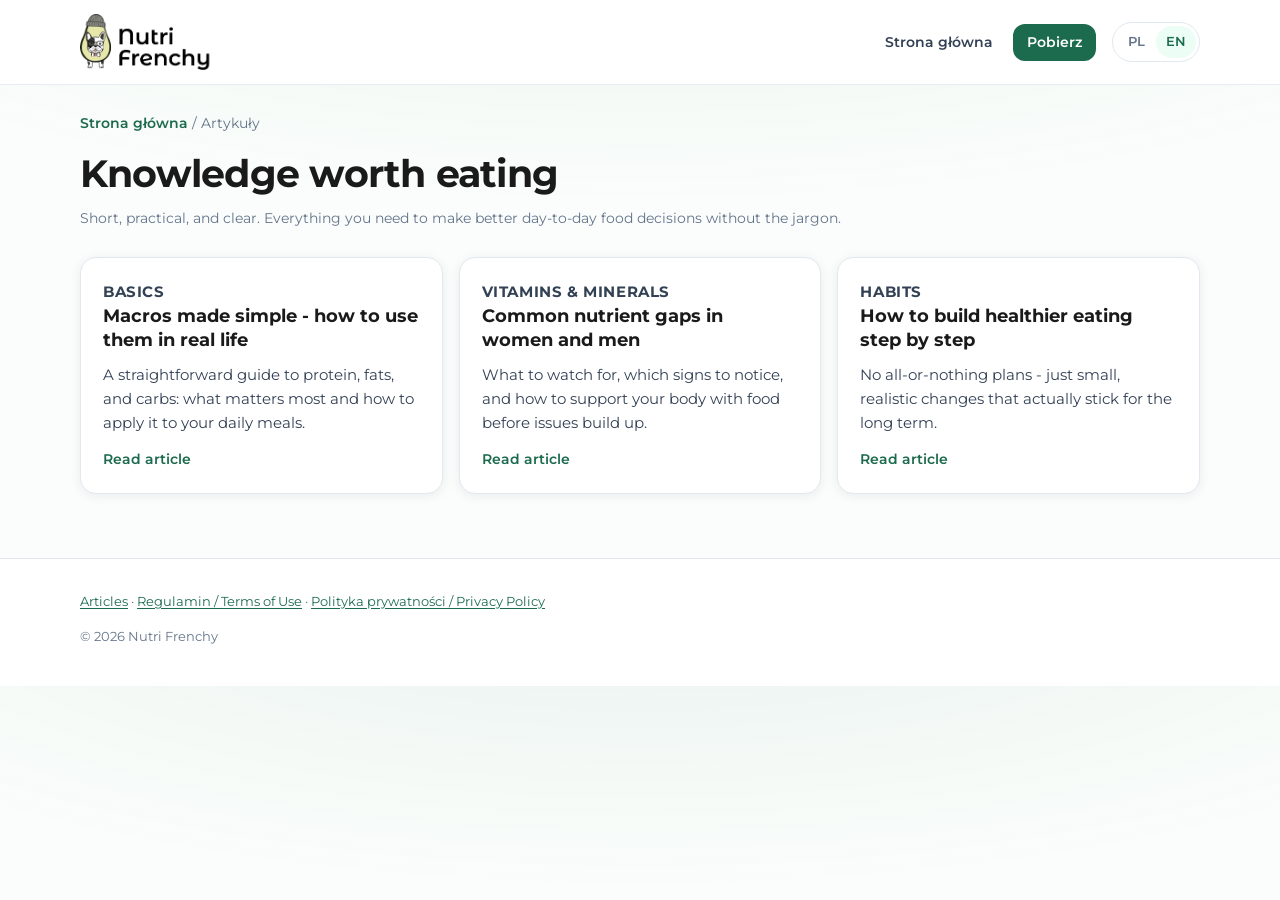
==== articles/index.html @ e56a98a0 "feat: add public /terms page and footer links Publish updated Terms of Use (PL/EN) at /terms with li" ====
<!DOCTYPE html>
<html lang="pl">
<head>
  <meta charset="utf-8" />
  <meta name="viewport" content="width=device-width, initial-scale=1" />
  <title>Wiedza, którą warto zjeść - Nutri Frenchy</title>
  <meta name="description" content="Artykuły Nutri Frenchy o makroskładnikach, witaminach, minerałach i zdrowych nawykach żywieniowych. Krótko, konkretnie i prostym językiem." />
  <meta name="robots" content="index, follow" />
  <link rel="canonical" href="https://nutrifrenchy.app/articles" />
  <meta property="og:type" content="website" />
  <meta property="og:title" content="Wiedza, którą warto zjeść - Nutri Frenchy" />
  <meta property="og:description" content="Makroskładniki, niedobory witamin i minerałów oraz zdrowe nawyki - bez dietetycznego żargonu." />
  <meta property="og:url" content="https://nutrifrenchy.app/articles" />
  <meta property="og:image" content="https://nutrifrenchy.app/assets/logo-wordmark.png" />
  <link rel="icon" href="/assets/favicon.png" type="image/png" />
  <link rel="preconnect" href="https://fonts.googleapis.com" />
  <link rel="preconnect" href="https://fonts.gstatic.com" crossorigin />
  <link href="https://fonts.googleapis.com/css2?family=Montserrat:wght@400;600;700&display=swap" rel="stylesheet" />
  <link rel="stylesheet" href="/styles.css?v=8" />
  <script type="application/ld+json">
    {
      "@context": "https://schema.org",
      "@type": "CollectionPage",
      "name": "Wiedza, którą warto zjeść — Nutri Frenchy",
      "url": "https://nutrifrenchy.app/articles",
      "description": "Artykuły o odżywianiu, makroskładnikach, witaminach i zdrowych nawykach.",
      "isPartOf": {
        "@type": "WebSite",
        "name": "Nutri Frenchy",
        "url": "https://nutrifrenchy.app/"
      },
      "mainEntity": {
        "@type": "ItemList",
        "itemListElement": [
          {
            "@type": "ListItem",
            "position": 1,
            "url": "https://nutrifrenchy.app/articles/makroskladniki-bez-stresu",
            "name": "Makroskładniki bez stresu"
          },
          {
            "@type": "ListItem",
            "position": 2,
            "url": "https://nutrifrenchy.app/articles/niedobory-witamin-i-mineralow",
            "name": "Najczęstsze niedobory witamin i minerałów"
          },
          {
            "@type": "ListItem",
            "position": 3,
            "url": "https://nutrifrenchy.app/articles/zdrowe-odzywianie-krok-po-kroku",
            "name": "Zdrowe odżywianie krok po kroku"
          }
        ]
      }
    }
  </script>
</head>
<body>
  <header class="site-header">
    <div class="container header-inner">
      <a class="brand" href="/" aria-label="Nutri Frenchy - strona główna">
        <img src="/assets/logo-wordmark.png" alt="Nutri Frenchy" class="brand-logo brand-logo--wordmark" width="586" height="244" />
      </a>
      <div class="header-actions">
        <nav class="header-nav" aria-label="Nawigacja">
          <a href="/">Strona główna</a>
          <a href="/#download" class="nav-cta">Pobierz</a>
        </nav>
        <div class="lang-switch" role="group" aria-label="Wybierz język">
          <button type="button" class="lang-btn lang-btn--active" data-lang="pl" aria-pressed="true">PL</button>
          <button type="button" class="lang-btn" data-lang="en" aria-pressed="false">EN</button>
        </div>
      </div>
    </div>
  </header>

  <main class="article-page">
    <div class="container">
      <p class="breadcrumb"><a href="/">Strona główna</a> / Artykuły</p>
      <header class="article-hero">
        <h1 data-i18n="articles.title">Wiedza, którą warto zjeść</h1>
        <p class="article-meta" data-i18n="articles.lead">Krótko, konkretnie i bez dietetycznego żargonu. Wszystko po to, żeby łatwiej podejmować dobre decyzje na co dzień.</p>
      </header>

      <div class="article-grid">
        <article class="article-card">
          <p class="article-kicker" data-i18n="articles.item1.kicker">Podstawy</p>
          <h3>
            <a href="/articles/makroskladniki-bez-stresu" data-i18n="articles.item1.title">Makroskładniki bez stresu - jak je czytać w praktyce</a>
          </h3>
          <p data-i18n="articles.item1.body">Prosty przewodnik po białku, tłuszczach i węglowodanach: co jest ważne i jak przełożyć to na codzienne posiłki.</p>
          <a class="article-link" href="/articles/makroskladniki-bez-stresu" data-i18n="articles.readMore">Czytaj artykuł</a>
        </article>
        <article class="article-card">
          <p class="article-kicker" data-i18n="articles.item2.kicker">Witaminy i minerały</p>
          <h3>
            <a href="/articles/niedobory-witamin-i-mineralow" data-i18n="articles.item2.title">Najczęstsze niedobory u kobiet i mężczyzn</a>
          </h3>
          <p data-i18n="articles.item2.body">Na co zwracać uwagę, jakie sygnały obserwować i jak wspierać organizm jedzeniem, zanim pojawi się problem.</p>
          <a class="article-link" href="/articles/niedobory-witamin-i-mineralow" data-i18n="articles.readMore">Czytaj artykuł</a>
        </article>
        <article class="article-card">
          <p class="article-kicker" data-i18n="articles.item3.kicker">Nawyki</p>
          <h3>
            <a href="/articles/zdrowe-odzywianie-krok-po-kroku" data-i18n="articles.item3.title">Jak budować zdrowe odżywianie krok po kroku</a>
          </h3>
          <p data-i18n="articles.item3.body">Bez rewolucji i bez wyrzutów sumienia - małe zmiany, które realnie działają i zostają na dłużej.</p>
          <a class="article-link" href="/articles/zdrowe-odzywianie-krok-po-kroku" data-i18n="articles.readMore">Czytaj artykuł</a>
        </article>
      </div>
    </div>
  </main>

  <footer class="site-footer">
    <div class="container footer-inner">
      <p class="footer-copy">
        <a class="footer-link" href="/articles" data-i18n="footer.articles">Artykuły</a>
        ·
        <a class="footer-link" href="/terms">Regulamin / Terms of Use</a>
        ·
        <a class="footer-link" href="/privacy">Polityka prywatności / Privacy Policy</a>
      </p>
      <p class="footer-copy">© <span id="year"></span> Nutri Frenchy</p>
    </div>
  </footer>

  <script src="/config.js"></script>
  <script src="/i18n.js?v=12"></script>
  <script src="/app.js?v=8"></script>
</body>
</html>
---- styles.css ----
:root {
  --brand: #1d6b4f;
  --brand-pressed: #165a42;
  --screen: #ffffff;
  --screen-subtle: #fafdfb;
  --action-subtle: #ecfdf5;
  --action-subtle-light: #f0fdf4;
  --selection: #4f46e5;
  --selection-bg: #eef2ff;
  --text-primary: #1a1a1a;
  --text-secondary: #334155;
  --text-muted: #64748b;
  --border-light: #e2e8f0;
  --border-medium: #cbd5e1;
  --error: #c1121f;
  --success: #16a34a;
  --radius-button: 12px;
  --radius-card: 16px;
  --radius-input: 14px;
  --shadow-card: 0 2px 12px rgba(15, 23, 42, 0.07);
  --shadow-soft: 0 8px 32px rgba(29, 107, 79, 0.12);
  --font: "Montserrat", system-ui, -apple-system, sans-serif;
  --container: min(1120px, calc(100% - 40px));
}

/* Tymczasowe ukrycie sekcji / CTA (np. beta). Usuń class + atrybut hidden, żeby przywrócić. */
.is-temporarily-hidden,
[hidden].is-temporarily-hidden {
  display: none !important;
}

*,
*::before,
*::after {
  box-sizing: border-box;
}

html {
  scroll-behavior: smooth;
}

body {
  margin: 0;
  font-family: var(--font);
  color: var(--text-primary);
  background:
    radial-gradient(ellipse 80% 50% at 50% -20%, rgba(29, 107, 79, 0.08), transparent),
    var(--screen-subtle);
  line-height: 1.5;
}

img {
  max-width: 100%;
  height: auto;
  display: block;
}

a {
  color: inherit;
  text-decoration: none;
}

.container {
  width: var(--container);
  margin-inline: auto;
}

.card {
  background: var(--screen);
  border: 1px solid var(--border-light);
  border-radius: var(--radius-card);
  box-shadow: var(--shadow-card);
}

.site-header {
  position: sticky;
  top: 0;
  z-index: 20;
  background: #ffffff;
  border-bottom: 1px solid rgba(226, 232, 240, 0.8);
}

.header-inner {
  display: flex;
  align-items: center;
  justify-content: space-between;
  gap: 16px;
  padding: 14px 0;
}

.header-actions {
  display: flex;
  align-items: center;
  gap: 16px;
}

.lang-switch {
  display: inline-flex;
  padding: 3px;
  border: 1px solid var(--border-light);
  border-radius: 999px;
  background: var(--screen);
}

.lang-btn {
  min-width: 40px;
  padding: 6px 10px;
  border: 0;
  border-radius: 999px;
  background: transparent;
  color: var(--text-muted);
  font: inherit;
  font-size: 13px;
  font-weight: 600;
  cursor: pointer;
  transition: background 0.15s ease, color 0.15s ease;
}

.lang-btn:hover {
  color: var(--text-secondary);
}

.lang-btn--active {
  background: var(--action-subtle);
  color: var(--brand);
}

.brand {
  display: inline-flex;
  align-items: center;
  min-width: 0;
}

.brand-logo {
  width: auto;
  height: 44px;
}

.brand-logo--wordmark {
  height: 56px;
  max-width: min(240px, 62vw);
}

.header-nav {
  display: flex;
  align-items: center;
  gap: 20px;
  font-size: 14px;
  font-weight: 600;
  color: var(--text-secondary);
}

.header-nav a:hover {
  color: var(--brand);
}

.nav-cta {
  padding: 8px 14px;
  border-radius: var(--radius-button);
  background: var(--brand);
  color: #fff !important;
}

.nav-cta:hover {
  background: var(--brand-pressed);
}

.hero {
  padding: 40px 0 56px;
}

.hero-grid {
  display: grid;
  grid-template-columns: 1.1fr 0.9fr;
  gap: 24px;
  align-items: center;
}

.eyebrow {
  display: inline-block;
  margin: 0 0 12px;
  padding: 6px 12px;
  border-radius: 999px;
  background: var(--action-subtle);
  color: var(--brand);
  font-size: 14px;
  font-weight: 600;
}

.hero-copy h1 {
  margin: 0 0 12px;
  max-width: none;
  font-size: clamp(2.15rem, 4.8vw, 3.35rem);
  line-height: 1.08;
  letter-spacing: -0.03em;
  text-wrap: balance;
}

.hero-copy .accent {
  color: var(--brand);
}

.hero-intro {
  margin: 0 0 16px;
  font-size: 18px;
  font-weight: 600;
  line-height: 1.5;
  color: var(--brand);
}

.hero-lead {
  margin: 0 0 14px;
  max-width: 38rem;
  font-size: 17px;
  line-height: 1.65;
  color: var(--text-secondary);
}

.hero-lead:last-of-type {
  margin-bottom: 22px;
}

.hero-actions {
  display: flex;
  flex-wrap: wrap;
  gap: 12px;
}

.btn {
  display: inline-flex;
  align-items: center;
  justify-content: center;
  min-height: 48px;
  padding: 12px 22px;
  border-radius: var(--radius-button);
  border: 1px solid transparent;
  font-size: 16px;
  font-weight: 600;
  cursor: pointer;
  transition: transform 0.15s ease, background 0.15s ease, border-color 0.15s ease;
}

.btn:hover {
  transform: translateY(-1px);
}

.btn-primary {
  background: var(--brand);
  color: #fff;
}

.btn-primary:hover {
  background: var(--brand-pressed);
}

.btn-outline {
  background: var(--screen);
  color: var(--brand);
  border-color: var(--brand);
}

.btn-outline:hover {
  background: var(--action-subtle-light);
}

.btn-full {
  width: 100%;
}

.hero-visual {
  position: relative;
  display: flex;
  justify-content: center;
  align-items: center;
  min-height: 320px;
}

.hero-orbit {
  position: relative;
  display: flex;
  align-items: center;
  justify-content: center;
}

.mascot-glow {
  position: absolute;
  inset: 8% 0 0;
  background: radial-gradient(circle, rgba(29, 107, 79, 0.16), transparent 72%);
  border-radius: 50%;
  filter: blur(8px);
}

.hero-mascot {
  position: relative;
  z-index: 1;
  width: min(280px, 52vw);
  height: auto;
  animation: float 4s ease-in-out infinite;
}

.features {
  padding: 24px 0 72px;
}

.section-head {
  max-width: none;
  margin-bottom: 28px;
}

.section-head h2 {
  margin: 0 0 10px;
  max-width: 52rem;
  font-size: clamp(1.7rem, 3.2vw, 2.25rem);
  letter-spacing: -0.02em;
  text-wrap: balance;
}

.section-head p {
  margin: 0;
  color: var(--text-muted);
  font-size: 16px;
}

.feature-grid {
  display: grid;
  grid-template-columns: repeat(2, minmax(0, 1fr));
  gap: 18px;
}

.feature-card {
  padding: 24px;
  background: var(--screen);
  border: 1px solid var(--border-light);
  border-radius: var(--radius-card);
  box-shadow: var(--shadow-card);
  transition: transform 0.2s ease, box-shadow 0.2s ease;
}

.feature-card:hover {
  transform: translateY(-2px);
  box-shadow: 0 10px 28px rgba(15, 23, 42, 0.08);
}

.feature-card--highlight {
  background: linear-gradient(180deg, var(--action-subtle-light), var(--screen));
  border-color: rgba(29, 107, 79, 0.18);
}

.feature-icon {
  width: 44px;
  height: 44px;
  display: grid;
  place-items: center;
  margin-bottom: 14px;
  border-radius: 12px;
  background: var(--action-subtle);
  font-size: 22px;
}

.feature-card h3 {
  margin: 0 0 8px;
  font-size: 18px;
}

.feature-card p {
  margin: 0;
  color: var(--text-secondary);
  font-size: 15px;
  line-height: 1.6;
}

.quote-band {
  padding: 16px 0 64px;
}

.quote-inner {
  display: flex;
  align-items: center;
  gap: 24px;
  padding: 28px 32px;
  background: var(--selection-bg);
  border: 1px solid #c7d2fe;
  border-radius: var(--radius-card);
}

.quote-mascot {
  flex-shrink: 0;
  width: 72px;
}

.quote-content {
  min-width: 0;
}

.quote-title {
  margin: 0 0 12px;
  font-size: clamp(1.1rem, 2.4vw, 1.35rem);
  font-weight: 600;
}

.quote-inner blockquote {
  margin: 0;
}

.quote-inner blockquote p {
  margin: 0 0 10px;
  font-size: clamp(1rem, 2.2vw, 1.2rem);
  white-space: pre-line;
  line-height: 1.6;
  color: var(--text-secondary);
}

.quote-inner footer {
  font-size: 14px;
  font-weight: 600;
  color: var(--selection);
}

.articles {
  padding: 8px 0 72px;
}

.article-grid {
  display: grid;
  grid-template-columns: repeat(3, minmax(0, 1fr));
  gap: 16px;
}

.article-card {
  padding: 22px;
  border-radius: var(--radius-card);
  border: 1px solid var(--border-light);
  background: var(--screen);
  box-shadow: var(--shadow-card);
}

.article-kicker {
  margin: 0 0 10px;
  color: var(--brand);
  font-size: 12px;
  font-weight: 700;
  text-transform: uppercase;
  letter-spacing: 0.04em;
}

.article-card h3 {
  margin: 0 0 10px;
  font-size: 18px;
  line-height: 1.35;
}

.article-card h3 a {
  color: inherit;
}

.article-card h3 a:hover {
  color: var(--brand);
}

.article-card p {
  margin: 0;
  color: var(--text-secondary);
  font-size: 15px;
  line-height: 1.6;
}

.article-link {
  display: inline-block;
  margin-top: 14px;
  color: var(--brand);
  font-size: 14px;
  font-weight: 600;
}

.article-link:hover {
  text-decoration: underline;
  text-underline-offset: 2px;
}

.article-page {
  padding: 28px 0 64px;
}

.article-page .breadcrumb {
  margin: 0 0 18px;
  font-size: 14px;
  color: var(--text-muted);
}

.article-page .breadcrumb a {
  color: var(--brand);
  font-weight: 600;
}

.article-page .article-hero {
  margin-bottom: 28px;
}

.article-page .article-hero h1 {
  margin: 8px 0 12px;
  font-size: clamp(1.7rem, 4vw, 2.4rem);
  line-height: 1.15;
  letter-spacing: -0.02em;
}

.article-page .article-meta {
  margin: 0;
  color: var(--text-muted);
  font-size: 14px;
}

.article-page .article-body {
  max-width: 720px;
}

.article-page .article-body h2 {
  margin: 28px 0 10px;
  font-size: 1.25rem;
}

.article-page .article-body p,
.article-page .article-body li {
  color: var(--text-secondary);
  line-height: 1.75;
}

.article-page .article-body ul {
  margin: 0 0 16px;
  padding-left: 20px;
}

.article-page .article-cta {
  margin-top: 36px;
  padding: 22px 24px;
  border-radius: var(--radius-card);
  border: 1px solid var(--border-light);
  background: var(--action-subtle-light);
}

.article-page .article-cta p {
  margin: 0 0 14px;
  color: var(--text-secondary);
}

.article-page .article-related {
  margin-top: 40px;
  padding-top: 24px;
  border-top: 1px solid var(--border-light);
}

.article-page .article-related h2 {
  margin: 0 0 14px;
  font-size: 1.1rem;
}

.article-page .article-related ul {
  margin: 0;
  padding: 0;
  list-style: none;
}

.article-page .article-related li + li {
  margin-top: 8px;
}

.article-page .article-related a {
  color: var(--brand);
  font-weight: 600;
}

.beta {
  padding: 16px 0 72px;
}

.beta-grid {
  display: grid;
  grid-template-columns: 1.15fr 0.85fr;
  gap: 24px;
  align-items: start;
}

.beta-copy h2 {
  margin: 0 0 12px;
  max-width: none;
  font-size: clamp(1.7rem, 3.2vw, 2.15rem);
  text-wrap: balance;
}

.beta-copy > p {
  margin: 0 0 14px;
  color: var(--text-secondary);
  line-height: 1.65;
}

.beta-perks {
  margin: 0;
  padding-left: 0;
  list-style: none;
  color: var(--text-secondary);
}

.beta-perks li + li {
  margin-top: 8px;
}

.beta-form {
  padding: 18px 18px 16px;
  align-self: start;
}

.beta-form label {
  display: block;
  margin-bottom: 6px;
  font-size: 14px;
  font-weight: 600;
  color: var(--text-secondary);
}

.beta-form input {
  width: 100%;
  margin-bottom: 12px;
  padding: 11px 14px;
  border: 1px solid var(--border-light);
  border-radius: var(--radius-input);
  font: inherit;
  font-size: 16px;
  color: var(--text-primary);
  background: var(--screen);
}

.beta-form input:focus {
  outline: 2px solid rgba(79, 70, 229, 0.35);
  border-color: var(--selection);
}

.form-message {
  min-height: 0;
  margin: 0;
  font-size: 14px;
}

.form-message:not(:empty) {
  margin-top: 10px;
}

.form-message.success {
  color: var(--success);
}

.form-message.error {
  color: var(--error);
}

.form-note {
  margin: 10px 0 0;
  font-size: 12px;
  line-height: 1.5;
  color: var(--text-muted);
}

.download {
  padding: 0 0 80px;
}

.download-inner {
  display: grid;
  grid-template-columns: minmax(0, 1fr) auto;
  align-items: center;
  gap: 40px;
  padding: 36px 40px;
  background: linear-gradient(135deg, var(--action-subtle-light), var(--screen));
}

.download-copy {
  min-width: 0;
}

.download-copy h2 {
  margin: 0 0 14px;
  font-size: clamp(1.5rem, 3vw, 1.9rem);
}

.download-copy p {
  margin: 0;
  max-width: none;
  font-size: clamp(16px, 2.2vw, 18px);
  color: var(--text-secondary);
  line-height: 1.7;
}

.store-buttons {
  display: flex;
  flex-shrink: 0;
  flex-direction: column;
  gap: 12px;
  min-width: 220px;
}

.store-btn {
  display: flex;
  flex-direction: column;
  padding: 12px 18px;
  border-radius: var(--radius-button);
  border: 1px solid var(--border-medium);
  background: var(--text-primary);
  color: #fff;
  transition: transform 0.15s ease, opacity 0.15s ease;
}

.store-btn:hover {
  transform: translateY(-1px);
  opacity: 0.92;
}

.store-btn-label {
  font-size: 11px;
  opacity: 0.85;
}

.store-btn-name {
  font-size: 18px;
  font-weight: 700;
}

.store-btn--google {
  background: #000;
}

.site-footer {
  padding: 32px 0 40px;
  border-top: 1px solid var(--border-light);
  background: var(--screen);
}

.footer-inner {
  display: grid;
  gap: 14px;
  justify-items: start;
}

.footer-logo {
  width: auto;
  height: 46px;
}

.footer-disclaimer,
.footer-copy {
  margin: 0;
  width: 100%;
  max-width: none;
  font-size: 13px;
  line-height: 1.6;
  color: var(--text-muted);
}

.footer-link {
  color: var(--brand);
  text-decoration: underline;
  text-underline-offset: 2px;
}

@keyframes float {
  0%,
  100% {
    transform: translateY(0);
  }
  50% {
    transform: translateY(-10px);
  }
}

@media (max-width: 900px) {
  .hero-grid,
  .article-grid,
  .beta-grid,
  .download-inner {
    grid-template-columns: 1fr;
  }

  .hero-visual {
    order: -1;
    min-height: 280px;
  }

  .feature-grid {
    grid-template-columns: 1fr;
  }

  .quote-inner {
    flex-direction: column;
    text-align: center;
  }

  .download-inner {
    flex-direction: column;
    align-items: stretch;
  }

  .store-buttons {
    width: 100%;
  }
}

@media (max-width: 640px) {
  .header-nav a:not(.nav-cta) {
    display: none;
  }

  .header-actions {
    gap: 10px;
  }

  .lang-btn {
    min-width: 36px;
    padding: 6px 8px;
  }

  .hero {
    padding-top: 24px;
  }

  .hero-actions {
    flex-direction: column;
  }

  .hero-actions .btn {
    width: 100%;
  }
}
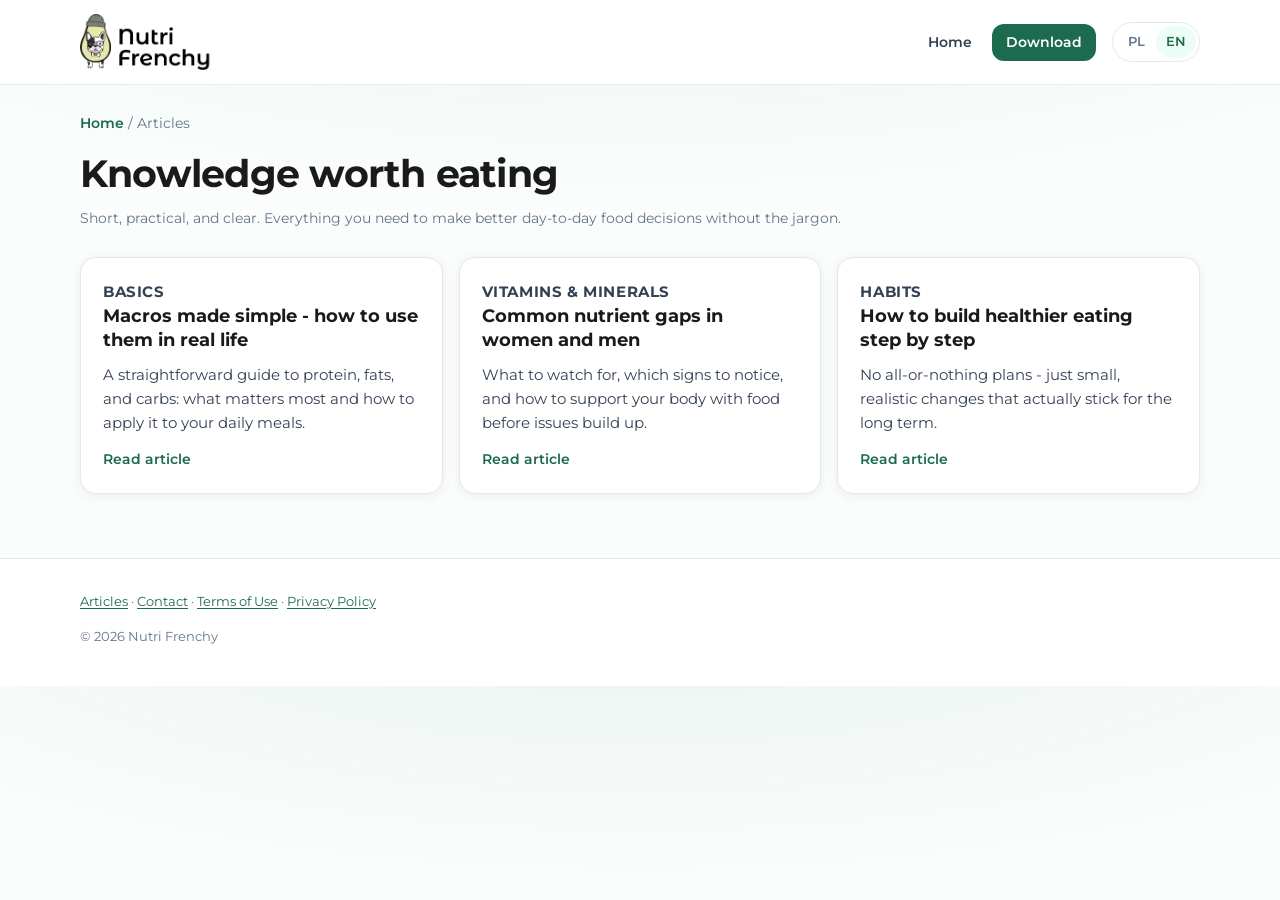
==== commit dde0b6b1: "Add contact page, legal i18n, and articles language fixes. Sync latest lander from nutri-frenchy mon" ====
--- a/articles/index.html
+++ b/articles/index.html
@@ -6,12 +6,12 @@
   <title>Wiedza, którą warto zjeść - Nutri Frenchy</title>
   <meta name="description" content="Artykuły Nutri Frenchy o makroskładnikach, witaminach, minerałach i zdrowych nawykach żywieniowych. Krótko, konkretnie i prostym językiem." />
   <meta name="robots" content="index, follow" />
-  <link rel="canonical" href="https://nutrifrenchy.app/articles" />
+  <link rel="canonical" href="https://nutrifrenchy.org/articles" />
   <meta property="og:type" content="website" />
   <meta property="og:title" content="Wiedza, którą warto zjeść - Nutri Frenchy" />
   <meta property="og:description" content="Makroskładniki, niedobory witamin i minerałów oraz zdrowe nawyki - bez dietetycznego żargonu." />
-  <meta property="og:url" content="https://nutrifrenchy.app/articles" />
-  <meta property="og:image" content="https://nutrifrenchy.app/assets/logo-wordmark.png" />
+  <meta property="og:url" content="https://nutrifrenchy.org/articles" />
+  <meta property="og:image" content="https://nutrifrenchy.org/assets/logo-wordmark.png" />
   <link rel="icon" href="/assets/favicon.png" type="image/png" />
   <link rel="preconnect" href="https://fonts.googleapis.com" />
   <link rel="preconnect" href="https://fonts.gstatic.com" crossorigin />
@@ -22,12 +22,12 @@
       "@context": "https://schema.org",
       "@type": "CollectionPage",
       "name": "Wiedza, którą warto zjeść — Nutri Frenchy",
-      "url": "https://nutrifrenchy.app/articles",
+      "url": "https://nutrifrenchy.org/articles",
       "description": "Artykuły o odżywianiu, makroskładnikach, witaminach i zdrowych nawykach.",
       "isPartOf": {
         "@type": "WebSite",
         "name": "Nutri Frenchy",
-        "url": "https://nutrifrenchy.app/"
+        "url": "https://nutrifrenchy.org/"
       },
       "mainEntity": {
         "@type": "ItemList",
@@ -35,19 +35,19 @@
           {
             "@type": "ListItem",
             "position": 1,
-            "url": "https://nutrifrenchy.app/articles/makroskladniki-bez-stresu",
+            "url": "https://nutrifrenchy.org/articles/makroskladniki-bez-stresu",
             "name": "Makroskładniki bez stresu"
           },
           {
             "@type": "ListItem",
             "position": 2,
-            "url": "https://nutrifrenchy.app/articles/niedobory-witamin-i-mineralow",
+            "url": "https://nutrifrenchy.org/articles/niedobory-witamin-i-mineralow",
             "name": "Najczęstsze niedobory witamin i minerałów"
           },
           {
             "@type": "ListItem",
             "position": 3,
-            "url": "https://nutrifrenchy.app/articles/zdrowe-odzywianie-krok-po-kroku",
+            "url": "https://nutrifrenchy.org/articles/zdrowe-odzywianie-krok-po-kroku",
             "name": "Zdrowe odżywianie krok po kroku"
           }
         ]
@@ -58,15 +58,15 @@
 <body>
   <header class="site-header">
     <div class="container header-inner">
-      <a class="brand" href="/" aria-label="Nutri Frenchy - strona główna">
+      <a class="brand" href="/" data-i18n-aria="a11y.home" aria-label="Nutri Frenchy - strona główna">
         <img src="/assets/logo-wordmark.png" alt="Nutri Frenchy" class="brand-logo brand-logo--wordmark" width="586" height="244" />
       </a>
       <div class="header-actions">
-        <nav class="header-nav" aria-label="Nawigacja">
-          <a href="/">Strona główna</a>
-          <a href="/#download" class="nav-cta">Pobierz</a>
+        <nav class="header-nav" data-i18n-aria="a11y.nav" aria-label="Nawigacja">
+          <a href="/" data-i18n="nav.home">Strona główna</a>
+          <a href="/#download" class="nav-cta" data-i18n="nav.download">Pobierz</a>
         </nav>
-        <div class="lang-switch" role="group" aria-label="Wybierz język">
+        <div class="lang-switch" role="group" data-i18n-aria="a11y.langSwitch" aria-label="Wybierz język">
           <button type="button" class="lang-btn lang-btn--active" data-lang="pl" aria-pressed="true">PL</button>
           <button type="button" class="lang-btn" data-lang="en" aria-pressed="false">EN</button>
         </div>
@@ -76,7 +76,11 @@
 
   <main class="article-page">
     <div class="container">
-      <p class="breadcrumb"><a href="/">Strona główna</a> / Artykuły</p>
+      <p class="breadcrumb">
+        <a href="/" data-i18n="nav.home">Strona główna</a>
+        <span aria-hidden="true"> / </span>
+        <span data-i18n="footer.articles">Artykuły</span>
+      </p>
       <header class="article-hero">
         <h1 data-i18n="articles.title">Wiedza, którą warto zjeść</h1>
         <p class="article-meta" data-i18n="articles.lead">Krótko, konkretnie i bez dietetycznego żargonu. Wszystko po to, żeby łatwiej podejmować dobre decyzje na co dzień.</p>
@@ -116,16 +120,18 @@
       <p class="footer-copy">
         <a class="footer-link" href="/articles" data-i18n="footer.articles">Artykuły</a>
         ·
-        <a class="footer-link" href="/terms">Regulamin / Terms of Use</a>
+        <a class="footer-link" href="/contact" data-i18n="footer.contact">Kontakt</a>
         ·
-        <a class="footer-link" href="/privacy">Polityka prywatności / Privacy Policy</a>
+        <a class="footer-link" href="/terms" data-i18n="footer.terms">Regulamin</a>
+        ·
+        <a class="footer-link" href="/privacy" data-i18n="footer.privacy">Polityka prywatności</a>
       </p>
       <p class="footer-copy">© <span id="year"></span> Nutri Frenchy</p>
     </div>
   </footer>
 
   <script src="/config.js"></script>
-  <script src="/i18n.js?v=12"></script>
-  <script src="/app.js?v=8"></script>
+  <script src="/i18n.js?v=15"></script>
+  <script src="/app.js?v=9"></script>
 </body>
 </html>
--- a/styles.css
+++ b/styles.css
@@ -293,7 +293,7 @@
 .hero-mascot {
   position: relative;
   z-index: 1;
-  width: min(280px, 52vw);
+  width: min(260px, 48vw);
   height: auto;
   animation: float 4s ease-in-out infinite;
 }
@@ -827,3 +827,199 @@
     width: 100%;
   }
 }
+
+.contact-page {
+  padding: 28px 0 56px;
+}
+
+.contact-layout {
+  max-width: 640px;
+}
+
+.contact-header h1 {
+  margin: 0 0 6px;
+  font-size: clamp(1.8rem, 3.5vw, 2.25rem);
+}
+
+.contact-subtitle {
+  margin: 0 0 20px;
+  color: var(--text-secondary);
+}
+
+.contact-form {
+  padding: 20px;
+  display: flex;
+  flex-direction: column;
+  gap: 12px;
+}
+
+.contact-form label {
+  font-size: 14px;
+  font-weight: 600;
+  color: var(--text-secondary);
+}
+
+.contact-form input[type="email"],
+.contact-form textarea {
+  width: 100%;
+  padding: 12px 14px;
+  border: 1px solid var(--border-light);
+  border-radius: var(--radius-input);
+  font: inherit;
+  font-size: 16px;
+  color: var(--text-primary);
+  background: var(--screen);
+}
+
+.contact-form textarea {
+  min-height: 140px;
+  resize: vertical;
+  line-height: 1.55;
+}
+
+.contact-form input:focus,
+.contact-form textarea:focus {
+  outline: 2px solid rgba(79, 70, 229, 0.35);
+  border-color: var(--selection);
+}
+
+.contact-speech-row {
+  display: flex;
+  align-items: flex-start;
+  gap: 6px;
+  margin-bottom: 4px;
+}
+
+.contact-mascot {
+  width: 80px;
+  height: auto;
+  flex-shrink: 0;
+}
+
+.contact-bubble-wrap {
+  flex: 1;
+  display: flex;
+  align-items: flex-start;
+  margin-top: 10px;
+}
+
+.contact-bubble-tail {
+  width: 0;
+  height: 0;
+  border-top: 7px solid transparent;
+  border-bottom: 7px solid transparent;
+  border-right: 10px solid var(--screen-subtle);
+  margin-top: 10px;
+  flex-shrink: 0;
+}
+
+.contact-bubble {
+  flex: 1;
+  background: var(--screen-subtle);
+  border-radius: 14px;
+  border-top-left-radius: 4px;
+  padding: 12px;
+}
+
+.contact-bubble p {
+  margin: 0;
+  font-size: 14px;
+  line-height: 1.55;
+  color: var(--text-secondary);
+  white-space: pre-line;
+}
+
+.contact-image-add {
+  display: inline-flex;
+  align-items: center;
+  gap: 8px;
+  padding: 10px 14px;
+  border: 1.5px dashed var(--border-light);
+  border-radius: var(--radius-input);
+  background: transparent;
+  color: var(--text-secondary);
+  font: inherit;
+  font-size: 14px;
+  cursor: pointer;
+}
+
+.contact-image-add:hover {
+  border-color: var(--border-medium);
+  color: var(--text-primary);
+}
+
+.contact-image-preview {
+  display: flex;
+  flex-direction: column;
+  gap: 8px;
+}
+
+.contact-image-preview img {
+  width: 100%;
+  max-height: 200px;
+  object-fit: cover;
+  border-radius: var(--radius-input);
+  background: var(--screen-subtle);
+}
+
+.contact-image-actions {
+  display: flex;
+  flex-wrap: wrap;
+  gap: 8px;
+}
+
+.contact-image-pill {
+  padding: 6px 12px;
+  border: 1px solid var(--border-light);
+  border-radius: 999px;
+  background: var(--screen);
+  color: var(--text-secondary);
+  font: inherit;
+  font-size: 13px;
+  font-weight: 600;
+  cursor: pointer;
+}
+
+.contact-image-pill--danger {
+  border-color: rgba(193, 18, 31, 0.35);
+  color: var(--error);
+}
+
+.contact-success {
+  display: flex;
+  align-items: flex-start;
+  gap: 12px;
+  padding: 20px;
+  margin-bottom: 16px;
+}
+
+.contact-success-icon {
+  display: inline-flex;
+  align-items: center;
+  justify-content: center;
+  width: 28px;
+  height: 28px;
+  border-radius: 50%;
+  background: rgba(22, 163, 74, 0.12);
+  color: var(--success);
+  font-weight: 700;
+  flex-shrink: 0;
+}
+
+.contact-success p {
+  margin: 0;
+  color: var(--text-secondary);
+  line-height: 1.55;
+}
+
+.sr-only {
+  position: absolute;
+  width: 1px;
+  height: 1px;
+  padding: 0;
+  margin: -1px;
+  overflow: hidden;
+  clip: rect(0, 0, 0, 0);
+  white-space: nowrap;
+  border: 0;
+}
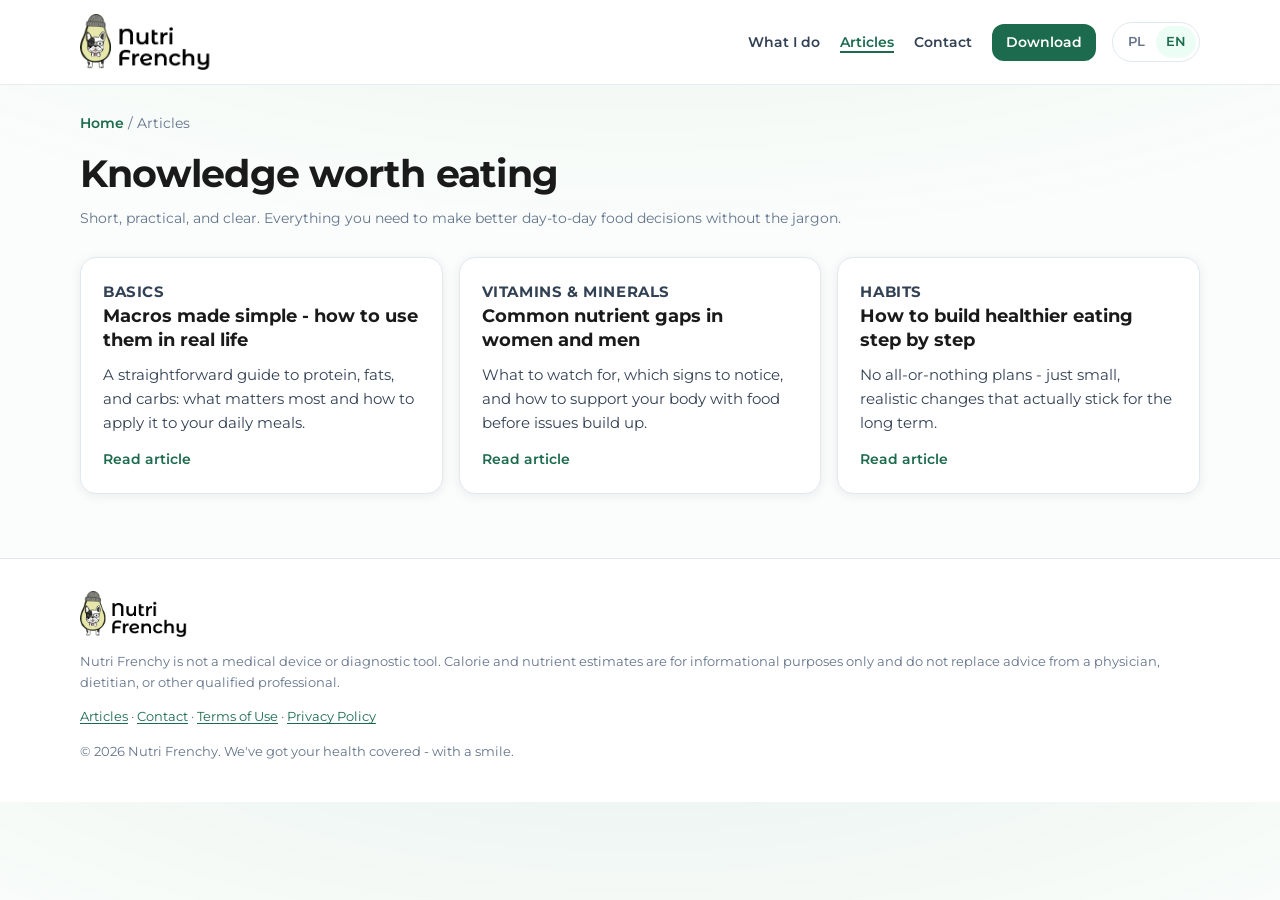
==== commit 9941a40b: "Unify nav, footer, and contact UX across all landing pages. Same header menu with active tab highlig" ====
--- a/articles/index.html
+++ b/articles/index.html
@@ -16,7 +16,7 @@
   <link rel="preconnect" href="https://fonts.googleapis.com" />
   <link rel="preconnect" href="https://fonts.gstatic.com" crossorigin />
   <link href="https://fonts.googleapis.com/css2?family=Montserrat:wght@400;600;700&display=swap" rel="stylesheet" />
-  <link rel="stylesheet" href="/styles.css?v=8" />
+  <link rel="stylesheet" href="/styles.css?v=17" />
   <script type="application/ld+json">
     {
       "@context": "https://schema.org",
@@ -63,8 +63,10 @@
       </a>
       <div class="header-actions">
         <nav class="header-nav" data-i18n-aria="a11y.nav" aria-label="Nawigacja">
-          <a href="/" data-i18n="nav.home">Strona główna</a>
-          <a href="/#download" class="nav-cta" data-i18n="nav.download">Pobierz</a>
+          <a href="/#features" data-nav="features" data-i18n="nav.features">Co potrafię</a>
+          <a href="/articles" data-nav="articles" data-i18n="footer.articles">Artykuły</a>
+          <a href="/contact" data-nav="contact" data-i18n="nav.contact">Kontakt</a>
+          <a href="/#download" data-nav="download" class="nav-cta" data-i18n="nav.download">Pobierz</a>
         </nav>
         <div class="lang-switch" role="group" data-i18n-aria="a11y.langSwitch" aria-label="Wybierz język">
           <button type="button" class="lang-btn lang-btn--active" data-lang="pl" aria-pressed="true">PL</button>
@@ -117,6 +119,12 @@
 
   <footer class="site-footer">
     <div class="container footer-inner">
+      <img src="/assets/logo-wordmark.png" alt="Nutri Frenchy" class="footer-logo" width="586" height="244" />
+      <p class="footer-disclaimer" data-i18n="footer.disclaimer">
+        Nutri Frenchy nie jest urządzeniem medycznym ani narzędziem diagnostycznym.
+        Szacunki kaloryczności i składu odżywczego mają charakter orientacyjny
+        i nie zastępują porady lekarza ani dietetyka.
+      </p>
       <p class="footer-copy">
         <a class="footer-link" href="/articles" data-i18n="footer.articles">Artykuły</a>
         ·
@@ -126,12 +134,13 @@
         ·
         <a class="footer-link" href="/privacy" data-i18n="footer.privacy">Polityka prywatności</a>
       </p>
-      <p class="footer-copy">© <span id="year"></span> Nutri Frenchy</p>
+      <p class="footer-copy">© <span id="year"></span> Nutri Frenchy. <span data-i18n="footer.copy">Dbamy o Twoje zdrowie - z uśmiechem.</span></p>
     </div>
   </footer>
 
   <script src="/config.js"></script>
-  <script src="/i18n.js?v=15"></script>
+  <script src="/i18n.js?v=17"></script>
+  <script src="/site-chrome.js"></script>
   <script src="/app.js?v=9"></script>
 </body>
 </html>
--- a/styles.css
+++ b/styles.css
@@ -165,6 +165,19 @@
   background: var(--brand-pressed);
 }
 
+.header-nav a.nav-link--active:not(.nav-cta) {
+  color: var(--brand);
+  box-shadow: inset 0 -2px 0 var(--brand);
+}
+
+.nav-cta.nav-link--active {
+  box-shadow: inset 0 0 0 2px rgba(255, 255, 255, 0.85);
+}
+
+[hidden] {
+  display: none !important;
+}
+
 .hero {
   padding: 40px 0 56px;
 }
@@ -929,6 +942,48 @@
   white-space: pre-line;
 }
 
+.contact-image-toolbar {
+  display: flex;
+  align-items: center;
+}
+
+.contact-icon-btn {
+  display: inline-flex;
+  align-items: center;
+  justify-content: center;
+  width: 40px;
+  height: 40px;
+  padding: 0;
+  border: 1px solid var(--border-light);
+  border-radius: 12px;
+  background: var(--screen);
+  color: var(--text-secondary);
+  cursor: pointer;
+  transition: border-color 0.15s ease, color 0.15s ease, background 0.15s ease;
+}
+
+.contact-icon-btn:hover {
+  border-color: var(--border-medium);
+  color: var(--text-primary);
+  background: var(--screen-subtle);
+}
+
+.contact-icon-btn svg {
+  width: 18px;
+  height: 18px;
+  display: block;
+}
+
+.contact-icon-btn--danger {
+  border-color: rgba(193, 18, 31, 0.35);
+  color: var(--error);
+}
+
+.contact-icon-btn--danger:hover {
+  background: rgba(193, 18, 31, 0.06);
+  color: var(--error);
+}
+
 .contact-image-add {
   display: inline-flex;
   align-items: center;
@@ -983,6 +1038,13 @@
 .contact-image-pill--danger {
   border-color: rgba(193, 18, 31, 0.35);
   color: var(--error);
+}
+
+.contact-form[hidden],
+.contact-success[hidden],
+.contact-image-preview[hidden],
+.contact-image-toolbar[hidden] {
+  display: none !important;
 }
 
 .contact-success {
@@ -1023,3 +1085,62 @@
   white-space: nowrap;
   border: 0;
 }
+
+.legal-page {
+  padding: 32px 0 56px;
+}
+
+.legal-header {
+  margin-bottom: 20px;
+}
+
+.legal-page .breadcrumb {
+  margin: 0 0 8px;
+  color: var(--text-secondary);
+  font-size: 0.95rem;
+}
+
+.legal-page .breadcrumb a {
+  color: var(--brand);
+  text-decoration: none;
+}
+
+.legal-page .breadcrumb a:hover {
+  text-decoration: underline;
+}
+
+.legal-stamp {
+  margin: 0;
+  color: var(--text-secondary);
+  font-size: 0.9rem;
+}
+
+.legal-card {
+  margin-bottom: 18px;
+}
+
+.legal-card h1 {
+  margin: 0 0 8px;
+  font-size: clamp(1.55rem, 3vw, 2rem);
+  line-height: 1.2;
+}
+
+.legal-card h3 {
+  margin: 18px 0 8px;
+  font-size: 1rem;
+}
+
+.legal-card p,
+.legal-card li {
+  margin: 0 0 8px;
+  line-height: 1.6;
+}
+
+.legal-card ul {
+  margin: 0 0 10px 18px;
+  padding: 0;
+}
+
+.legal-card a {
+  color: var(--brand);
+}
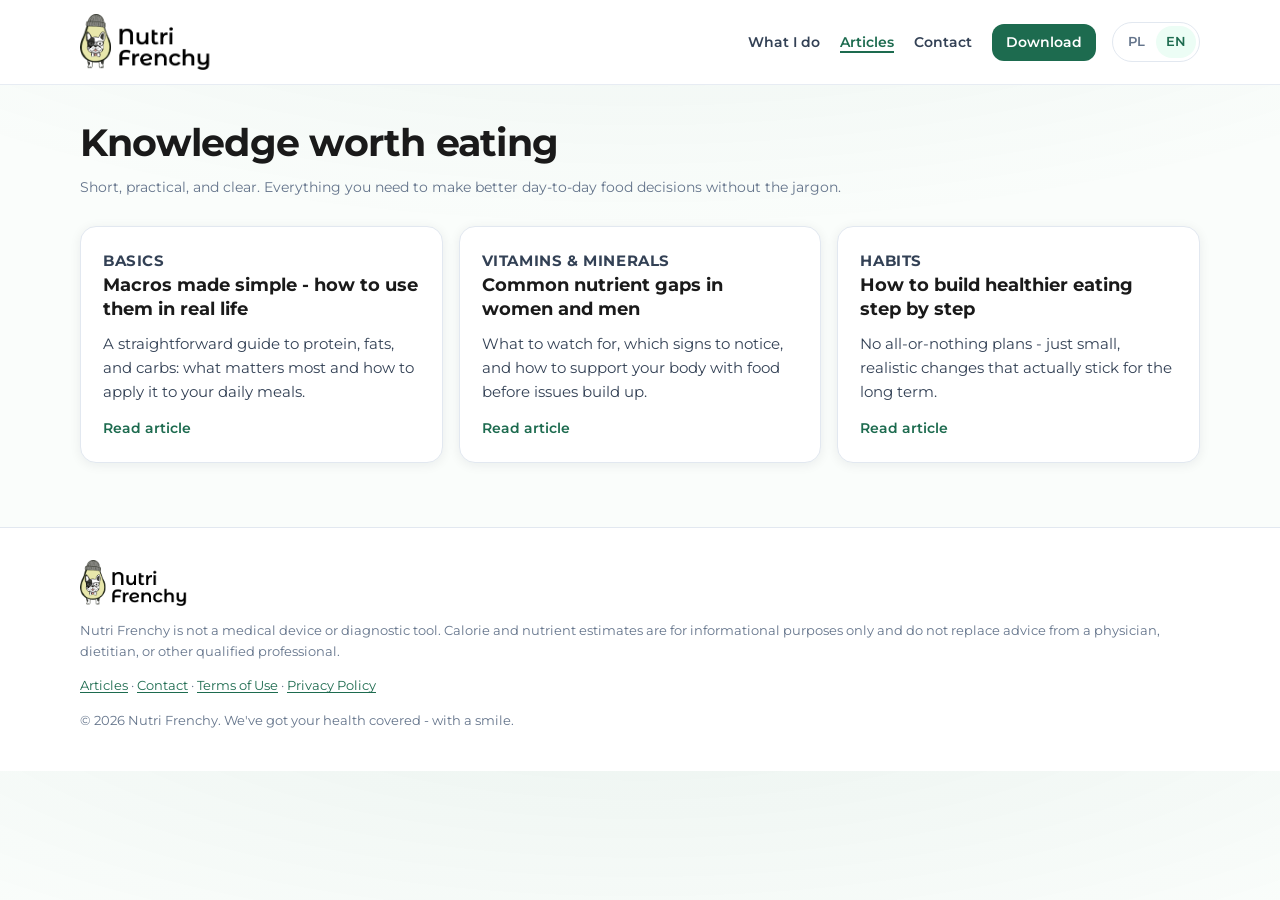
==== commit 0f6ee872: "Remove breadcrumb nav; add back link on article detail pages. Main menu handles site navigation; ind" ====
--- a/articles/index.html
+++ b/articles/index.html
@@ -78,11 +78,6 @@
 
   <main class="article-page">
     <div class="container">
-      <p class="breadcrumb">
-        <a href="/" data-i18n="nav.home">Strona główna</a>
-        <span aria-hidden="true"> / </span>
-        <span data-i18n="footer.articles">Artykuły</span>
-      </p>
       <header class="article-hero">
         <h1 data-i18n="articles.title">Wiedza, którą warto zjeść</h1>
         <p class="article-meta" data-i18n="articles.lead">Krótko, konkretnie i bez dietetycznego żargonu. Wszystko po to, żeby łatwiej podejmować dobre decyzje na co dzień.</p>
--- a/styles.css
+++ b/styles.css
@@ -494,15 +494,19 @@
   padding: 28px 0 64px;
 }
 
-.article-page .breadcrumb {
+.article-page .article-back {
   margin: 0 0 18px;
+}
+
+.article-page .article-back a {
+  color: var(--brand);
+  font-weight: 600;
+  text-decoration: none;
   font-size: 14px;
-  color: var(--text-muted);
-}
-
-.article-page .breadcrumb a {
-  color: var(--brand);
-  font-weight: 600;
+}
+
+.article-page .article-back a:hover {
+  text-decoration: underline;
 }
 
 .article-page .article-hero {
@@ -1094,21 +1098,6 @@
   margin-bottom: 20px;
 }
 
-.legal-page .breadcrumb {
-  margin: 0 0 8px;
-  color: var(--text-secondary);
-  font-size: 0.95rem;
-}
-
-.legal-page .breadcrumb a {
-  color: var(--brand);
-  text-decoration: none;
-}
-
-.legal-page .breadcrumb a:hover {
-  text-decoration: underline;
-}
-
 .legal-stamp {
   margin: 0;
   color: var(--text-secondary);
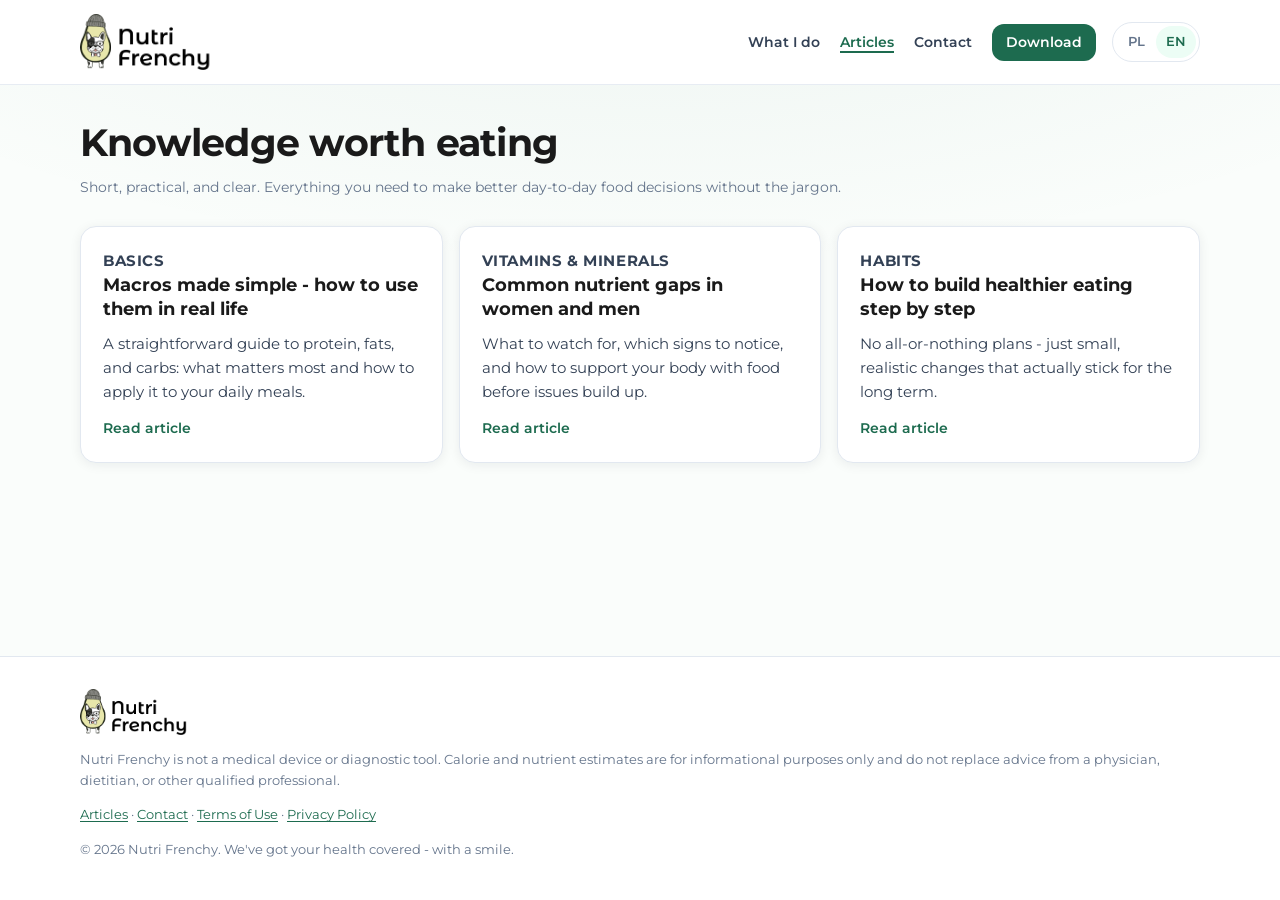
==== commit bfe85054: "Restore App Store download buttons and wire all Pobierz CTAs. Read appStoreUrl from config.js (with " ====
--- a/articles/index.html
+++ b/articles/index.html
@@ -66,7 +66,7 @@
           <a href="/#features" data-nav="features" data-i18n="nav.features">Co potrafię</a>
           <a href="/articles" data-nav="articles" data-i18n="footer.articles">Artykuły</a>
           <a href="/contact" data-nav="contact" data-i18n="nav.contact">Kontakt</a>
-          <a href="/#download" data-nav="download" class="nav-cta" data-i18n="nav.download">Pobierz</a>
+          <a href="#" data-app-store-link data-nav="download" class="nav-cta" data-i18n="nav.download" target="_blank" rel="noopener noreferrer">Pobierz</a>
         </nav>
         <div class="lang-switch" role="group" data-i18n-aria="a11y.langSwitch" aria-label="Wybierz język">
           <button type="button" class="lang-btn lang-btn--active" data-lang="pl" aria-pressed="true">PL</button>
--- a/styles.css
+++ b/styles.css
@@ -37,16 +37,25 @@
 
 html {
   scroll-behavior: smooth;
+  height: 100%;
 }
 
 body {
   margin: 0;
+  min-height: 100%;
+  min-height: 100dvh;
+  display: flex;
+  flex-direction: column;
   font-family: var(--font);
   color: var(--text-primary);
   background:
     radial-gradient(ellipse 80% 50% at 50% -20%, rgba(29, 107, 79, 0.08), transparent),
     var(--screen-subtle);
   line-height: 1.5;
+}
+
+main {
+  flex: 1 0 auto;
 }
 
 img {
@@ -744,6 +753,7 @@
 }
 
 .site-footer {
+  flex-shrink: 0;
   padding: 32px 0 40px;
   border-top: 1px solid var(--border-light);
   background: var(--screen);
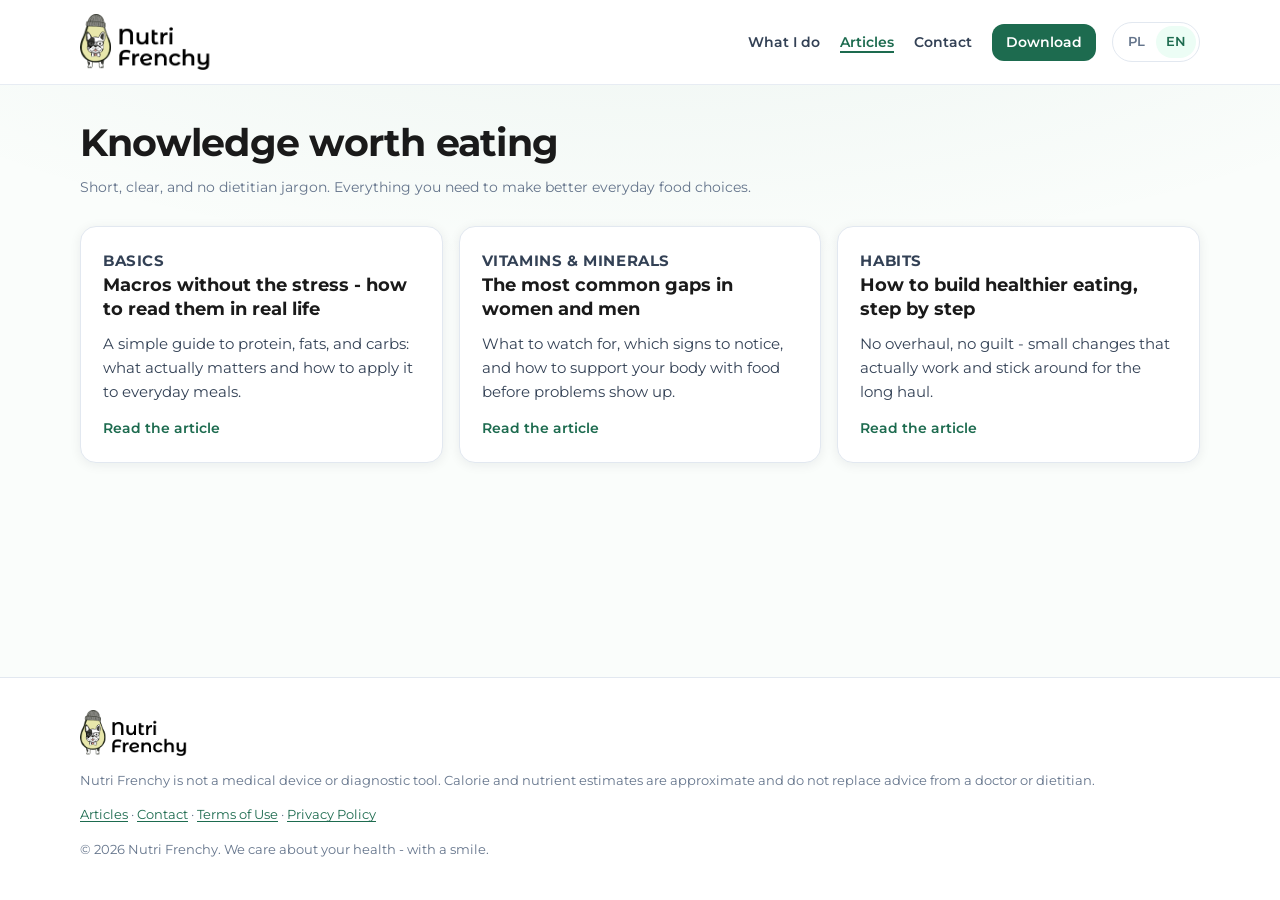
==== commit 1d7d7f89: "Rewrite English landing copy to match Polish naturally. Align hero, features, articles, and contact " ====
--- a/articles/index.html
+++ b/articles/index.html
@@ -21,7 +21,7 @@
     {
       "@context": "https://schema.org",
       "@type": "CollectionPage",
-      "name": "Wiedza, którą warto zjeść — Nutri Frenchy",
+      "name": "Wiedza, którą warto zjeść - Nutri Frenchy",
       "url": "https://nutrifrenchy.org/articles",
       "description": "Artykuły o odżywianiu, makroskładnikach, witaminach i zdrowych nawykach.",
       "isPartOf": {
@@ -134,7 +134,7 @@
   </footer>
 
   <script src="/config.js"></script>
-  <script src="/i18n.js?v=17"></script>
+  <script src="/i18n.js?v=21"></script>
   <script src="/site-chrome.js"></script>
   <script src="/app.js?v=9"></script>
 </body>
--- a/styles.css
+++ b/styles.css
@@ -248,6 +248,41 @@
   gap: 12px;
 }
 
+.beta-promo {
+  display: flex;
+  flex-wrap: wrap;
+  align-items: center;
+  gap: 10px;
+  margin: 0;
+  font-size: 14px;
+  line-height: 1.5;
+  color: var(--text-secondary);
+}
+
+.beta-promo--hero {
+  margin-top: 16px;
+  max-width: 36rem;
+}
+
+.beta-promo--download {
+  margin-bottom: 14px;
+}
+
+.beta-badge {
+  display: inline-flex;
+  align-items: center;
+  padding: 4px 10px;
+  border-radius: 999px;
+  font-size: 11px;
+  font-weight: 700;
+  letter-spacing: 0.04em;
+  text-transform: uppercase;
+  color: var(--brand);
+  background: rgba(29, 107, 79, 0.1);
+  border: 1px solid rgba(29, 107, 79, 0.22);
+  flex-shrink: 0;
+}
+
 .btn {
   display: inline-flex;
   align-items: center;
